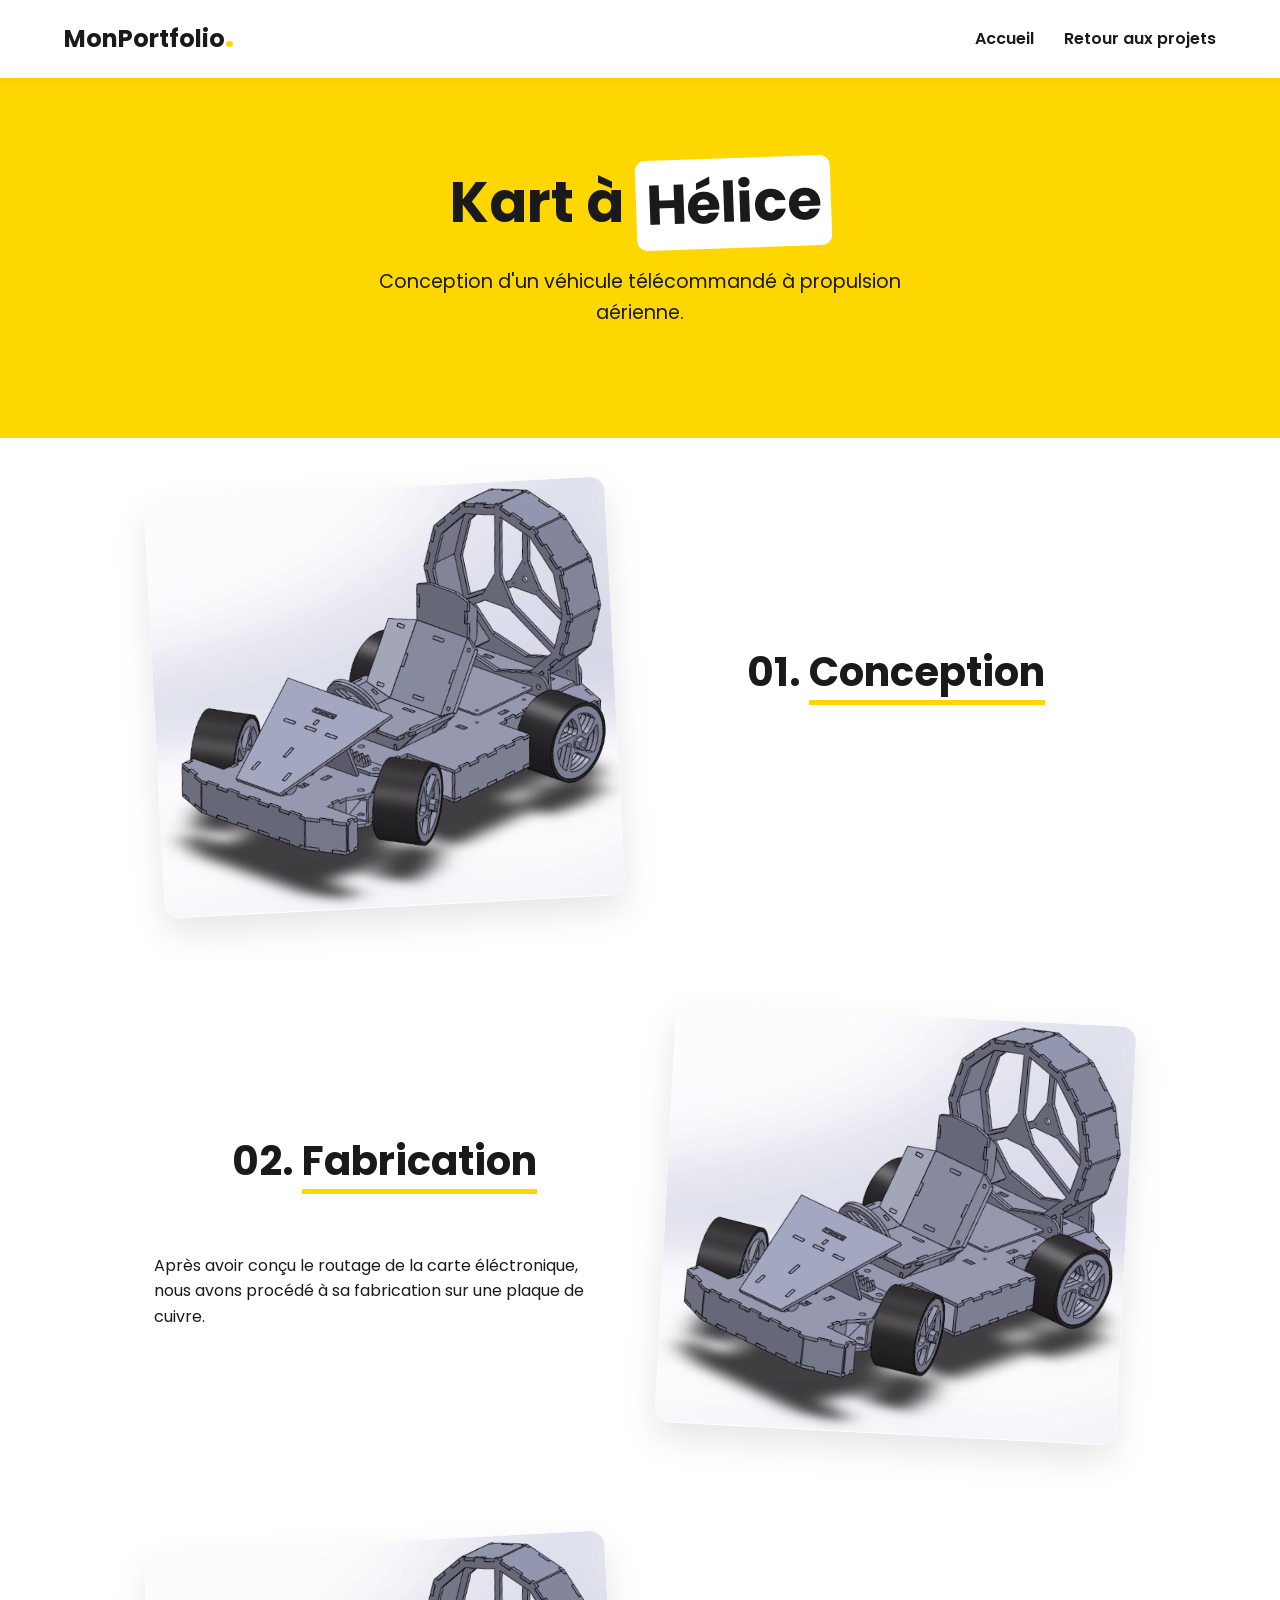
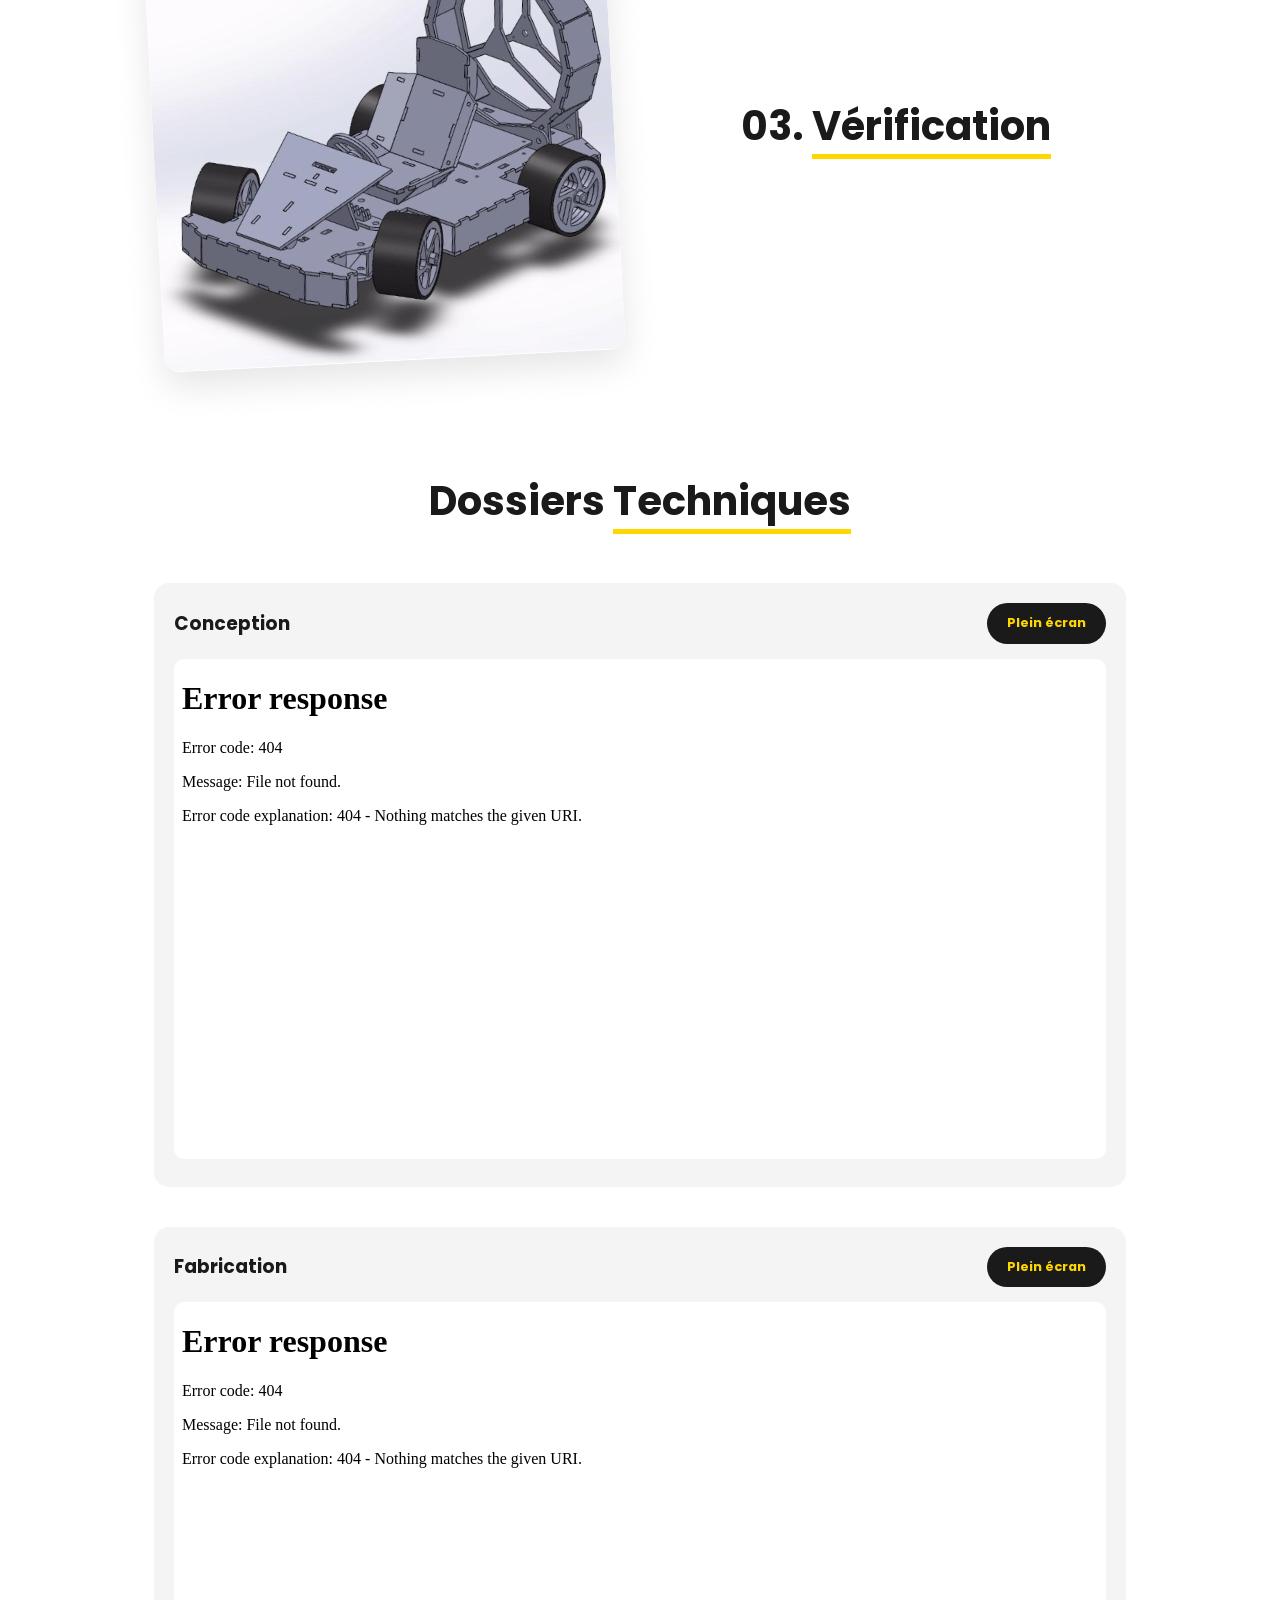
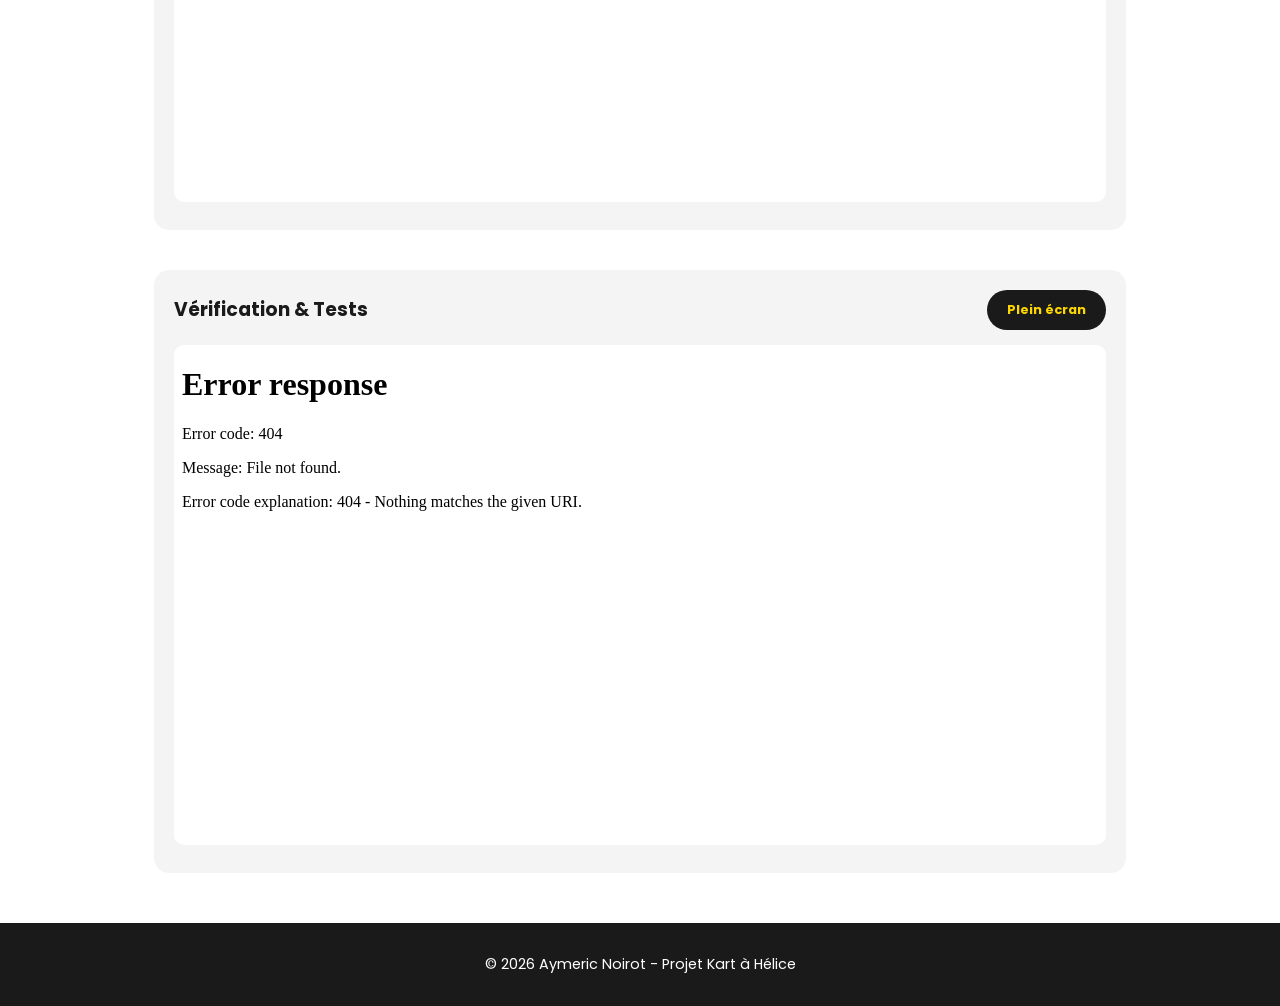
==== projets/kah.html @ cf15e77f "ajout page kah" ====
<!DOCTYPE html>
<html lang="fr">

<head>
    <link rel="stylesheet" href="style.css"> <script>
        if (localStorage.getItem('theme') === 'dark') {
            document.documentElement.setAttribute('data-theme', 'dark');
        }
    </script>
</head>

<head>
    <meta charset="UTF-8">
    <meta name="viewport" content="width=device-width, initial-scale=1.0">
    <title>Kart à Hélice - Projet Aymeric Noirot</title>
    <link href="https://fonts.googleapis.com/css2?family=Poppins:wght@300;600&display=swap" rel="stylesheet">
    <link rel="stylesheet" href="../style.css">
    <style>
        .project-container {
            max-width: 1100px;
            margin: 50px auto;
            padding: 0 5%;
        }

        .section-split {
            display: flex;
            align-items: center;
            gap: 50px;
            margin-bottom: 100px;
        }

        /* Alternance : inversion*/
        .section-split:nth-child(even) {
            flex-direction: row-reverse;
        }

        .section-text { flex: 1; }
        .section-img { flex: 1; }

        .section-img img {
            width: 100%;
            border-radius: 15px;
            box-shadow: 0 15px 35px rgba(0,0,0,0.1);
            transition: transform 0.3s ease;
        }

        /* Effet de biais (inclinaison) */
        .section-split:nth-child(odd) .section-img img {
            transform: rotate(-3deg);
        }
        .section-split:nth-child(even) .section-img img {
            transform: rotate(3deg);
        }

        .section-img img:hover {
            transform: rotate(0deg) scale(1.02) !important;
        }

        /* Section Documentation / PDF */
        .docs-grid {
            display: grid;
            grid-template-columns: 1fr;
            gap: 40px;
            margin-top: 50px;
        }

        .pdf-viewer {
            background: var(--light);
            padding: 20px;
            border-radius: 15px;
        }

        .pdf-viewer h3 {
            margin-bottom: 15px;
            display: flex;
            justify-content: space-between;
            align-items: center;
        }

        iframe {
            width: 100%;
            height: 500px;
            border: none;
            border-radius: 10px;
            background: white;
        }

        @media (max-width: 768px) {
            .section-split, .section-split:nth-child(even) {
                flex-direction: column;
                text-align: center;
            }
            .section-img img { transform: rotate(0) !important; }
        }
    </style>
</head>
<body>

    <nav class="navbar">
        <div class="logo">MonPortfolio<span class="dot">.</span></div>
        <ul>
            <li><a href="../index.html">Accueil</a></li>
            <li><a href="../index.html#projets">Retour aux projets</a></li>
        </ul>
    </nav>

    <header style="height: 40vh; min-height: 300px;">
        <div class="hero-content">
            <h1>Kart à <span class="highlight">Hélice</span></h1>
            <p>Conception d'un véhicule télécommandé à propulsion aérienne.</p>
        </div>
    </header>

    <main class="project-container">
        
        <section class="section-split">
            <div class="section-img">
                <img src="../images/KAH.jpg" alt="Modélisation 3D du Kart">
            </div>
            <div class="section-text">
                <h2>01. <span class="underline">Conception</span></h2>
                <p></p>
                <p></p>
            </div>
        </section>

        <section class="section-split">
            <div class="section-img">
                <img src="../images/KAH.jpg" alt="Modélisation 3D du Kart">
            </div>
            <div class="section-text">
                <h2>02. <span class="underline">Fabrication</span></h2>
                <p>Après avoir conçu le routage de la carte éléctronique, nous avons procédé à sa fabrication sur une plaque de cuivre.</p>
                <p></p>
            </div>
        </section>

        <section class="section-split">
            <div class="section-img">
                <img src="../images/KAH.jpg" alt="Modélisation 3D du Kart">
            </div>
            <div class="section-text">
                <h2>03. <span class="underline">Vérification</span></h2>
                <p></p>
                <p></p>
            </div>
        </section>

        <section id="documentation">
            <h2 style="text-align: center; margin-bottom: 40px;">Dossiers <span class="underline">Techniques</span></h2>
            
            <div class="docs-grid">
                <div class="pdf-viewer">
                    <h3>Conception <a href="../docs/conception_kah.pdf" target="_blank" class="btn-nav" style="font-size: 0.8rem;">Plein écran</a></h3>
                    <iframe src="../docs/conception_kah.pdf#toolbar=0"></iframe>
                </div>

                <div class="pdf-viewer">
                    <h3>Fabrication <a href="../docs/fabrication_kah.pdf" target="_blank" class="btn-nav" style="font-size: 0.8rem;">Plein écran</a></h3>
                    <iframe src="../docs/fabrication_kah.pdf#toolbar=0"></iframe>
                </div>

                <div class="pdf-viewer">
                    <h3>Vérification & Tests <a href="../docs/verification_kah.pdf" target="_blank" class="btn-nav" style="font-size: 0.8rem;">Plein écran</a></h3>
                    <iframe src="../docs/verification_kah.pdf#toolbar=0"></iframe>
                </div>
            </div>
        </section>

    </main>

    <footer>
        <p>&copy; 2026 Aymeric Noirot - Projet Kart à Hélice</p>
    </footer>

    <script>
        const savedTheme = localStorage.getItem('theme');
        if (savedTheme === 'dark') {
            document.documentElement.setAttribute('data-theme', 'dark');
        }
    </script>
</body>
</html>
---- style.css ----
html {
    scroll-behavior: smooth;
}

/* --- RESET & VARIABLES --- */
:root {
    --primary: #FFD700; 
    --primary-dark: #e6c200; 
    --dark: #1a1a1a;
    --light: #f4f4f4;
    --white: #ffffff;
    --font-main: 'Poppins', sans-serif;
}

* {
    margin: 0;
    padding: 0;
    box-sizing: border-box;
}

body {
    font-family: var(--font-main);
    background-color: var(--white);
    color: var(--dark);
    line-height: 1.6;
}

a { text-decoration: none; color: inherit; }
ul { list-style: none; }

/* --- NAVIGATION --- */
.navbar {
    display: flex;
    justify-content: space-between;
    align-items: center;
    padding: 20px 5%;
    background: var(--white);
    position: sticky; 
    top: 0;
    z-index: 1000;
    box-shadow: 0 2px 10px rgba(0,0,0,0.05);
}

.logo {
    font-weight: 700;
    font-size: 1.5rem;
}

.dot { color: var(--primary); font-size: 2rem; line-height: 0; }

.navbar ul { display: flex; gap: 30px; align-items: center; }

.navbar a {
    font-weight: 600;
    transition: color 0.3s;
}

.navbar a:hover { color: var(--primary-dark); }

.btn-nav {
    background: var(--dark);
    color: var(--primary) !important;
    padding: 10px 20px;
    border-radius: 50px;
    transition: transform 0.3s ease;
}

.btn-nav:hover { transform: scale(1.05); }

/* --- Hero (HEADER) --- */
header {
    background-color: var(--primary);
    height: 90vh; 
    display: flex;
    flex-direction: column;
    justify-content: center;
    align-items: center;
    text-align: center;
    position: relative;
}

.hero-content h1 {
    font-size: 3.5rem;
    margin-bottom: 20px;
    color: var(--dark);
}

.highlight {
    background: var(--white);
    padding: 0 10px;
    border-radius: 10px;
    transform: rotate(-2deg);
    display: inline-block;
}

.hero-content p {
    font-size: 1.2rem;
    margin-bottom: 30px;
    max-width: 600px;
}

/* Bouton principal */
.btn-main {
    background: var(--dark);
    color: var(--white);
    padding: 15px 35px;
    font-weight: 600;
    border-radius: 50px;
    box-shadow: 0 10px 20px rgba(0,0,0,0.1);
    transition: all 0.3s ease;
}

.btn-main:hover {
    background: var(--white);
    color: var(--dark);
    transform: translateY(-5px);
}
/* Vague décorative en bas du header */
.wave {
    position: absolute;
    bottom: -1px; 
    left: 0;
    width: 100%;
    line-height: 0;
    pointer-events: none;
}

/* --- SECTION PROJETS --- */
#projets {
    padding: 80px 5%;
    background-color: var(--white);
}

h2 {
    text-align: center;
    font-size: 2.5rem;
    margin-bottom: 60px;
}

.underline {
    border-bottom: 5px solid var(--primary);
}

.grid-projets {
    display: grid;
    grid-template-columns: repeat(auto-fit, minmax(300px, 1fr)); 
    gap: 40px;
}

/* Cartes Projets */
.card {
    background: var(--white);
    border-radius: 20px; 
    overflow: hidden;
    box-shadow: 0 10px 30px rgba(0,0,0,0.05);
    transition: transform 0.3s ease, background-color 0.5s ease, border-color 0.5s ease;
    border: 1px solid #eee;
}

.card:hover {
    transform: translateY(-10px);
    border-color: var(--primary);
}

.card-img {
    width: 100%;  
    height: 250px;     
    background-color: #f9f9f9; 
    
    background-size: contain;   
    background-position: center; 
    background-repeat: no-repeat; 
    border-bottom: 1px solid #eee;
}

/*images*/
.img-robot-holonome {
    background-image: url('images/RobotHolonome.jpg');
}

.img-KAH {
    background-image: url('images/KAH.jpg');
}

.img-TDB {
    background-image: url('images/TDB.jpg');
}

.card-content { padding: 25px; }

.card-content h3 { margin-bottom: 10px; }

.card-content a {
    color: var(--primary-dark);
    font-weight: 700;
    margin-top: 15px;
    display: inline-block;
}

/* --- SECTION CONTACT --- */
#contact {
    padding: 80px 5%;
    display: flex;
    justify-content: center;
}

.contact-box {
    background: var(--light);
    padding: 60px;
    border-radius: 30px;
    text-align: center;
    width: 100%;
    max-width: 800px;
    position: relative;
    overflow: hidden;
}

.contact-box::before {
    content: '';
    position: absolute;
    top: -50px;
    right: -50px;
    width: 150px;
    height: 150px;
    background: var(--primary);
    border-radius: 50%;
    z-index: 0;
}

.contact-box h2, .contact-box p, .contact-box a {
    position: relative;
    z-index: 1;
}

.contact-box p { margin-bottom: 30px; }

/* --- FOOTER --- */
footer {
    text-align: center;
    padding: 30px;
    background: var(--dark);
    color: var(--white);
    font-size: 0.9rem;
}

/* --- THEME SOMBRE ET TRANSITIONS --- */
body, .navbar, .contact-box, .btn-main, section, h1, h2, h3, p, .timeline-content {
    transition: background-color 0.5s ease, color 0.5s ease, border-color 0.5s ease;
}


.wave path {
    fill: var(--white);
    transition: fill 0.5s ease;
}

[data-theme="dark"] {
    --primary: #a855f7;
    --primary-dark: #9333ea;
    --dark: #f8f9fa;
    --light: #1e1e24;
    --white: #121215;
}

[data-theme="dark"] .card {
    border-color: transparent;
    background-color: var(--light);
}

[data-theme="dark"] .card-img {
    border-bottom: 1px solid #2a2a30;
    background-color: #121215;
}

/* --- SECTION PARCOURS --- */
#parcours {
    padding: 80px 5%;
    background-color: var(--white);
}

.timeline {
    max-width: 800px;
    margin: 0 auto;
    position: relative;
    padding-left: 30px;
    border-left: 4px solid var(--primary);
}

.timeline-item {
    position: relative;
    margin-bottom: 40px;
}

.timeline-item:last-child {
    margin-bottom: 0;
}

.timeline-dot {
    position: absolute;
    left: -42px;
    top: 5px;
    width: 20px;
    height: 20px;
    background-color: var(--white);
    border: 4px solid var(--primary);
    border-radius: 50%;
    transition: background-color 0.5s ease, border-color 0.5s ease;
}

.timeline-content {
    background: var(--light);
    padding: 20px 25px;
    border-radius: 10px;
    box-shadow: 0 5px 15px rgba(0,0,0,0.05);
}

.timeline-content h3 {
    color: var(--primary);
    margin-bottom: 5px;
}
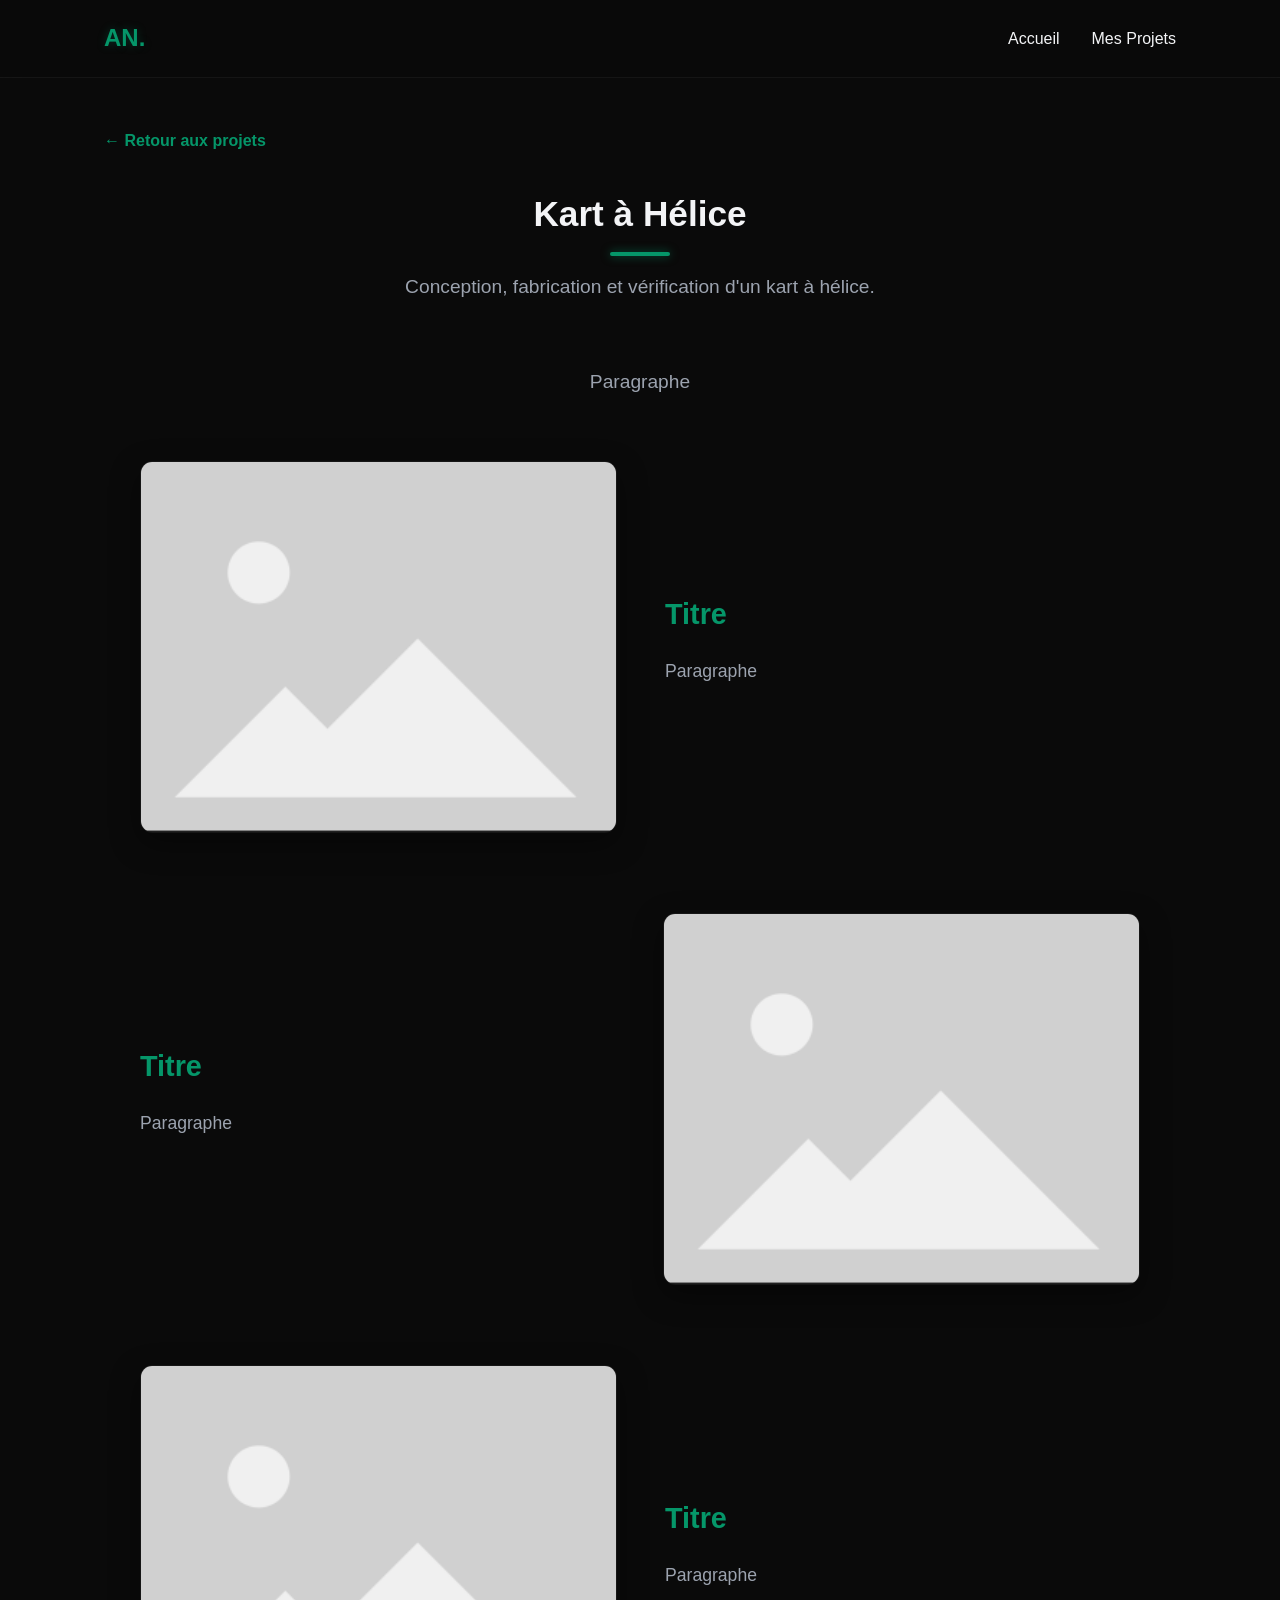
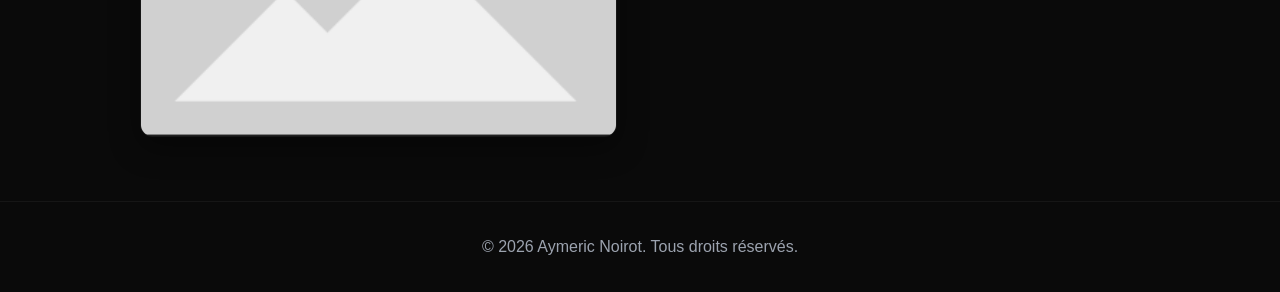
==== commit 594560bc: "modification du design et de l'organisation du site" ====
--- a/projets/kah.html
+++ b/projets/kah.html
@@ -1,183 +1,70 @@
 <!DOCTYPE html>
 <html lang="fr">
-
-<head>
-    <link rel="stylesheet" href="style.css"> <script>
-        if (localStorage.getItem('theme') === 'dark') {
-            document.documentElement.setAttribute('data-theme', 'dark');
-        }
-    </script>
-</head>
-
 <head>
     <meta charset="UTF-8">
     <meta name="viewport" content="width=device-width, initial-scale=1.0">
-    <title>Kart à Hélice - Projet Aymeric Noirot</title>
-    <link href="https://fonts.googleapis.com/css2?family=Poppins:wght@300;600&display=swap" rel="stylesheet">
+    <title>Kart à Hélice - Aymeric Noirot</title>
     <link rel="stylesheet" href="../style.css">
-    <style>
-        .project-container {
-            max-width: 1100px;
-            margin: 50px auto;
-            padding: 0 5%;
-        }
-
-        .section-split {
-            display: flex;
-            align-items: center;
-            gap: 50px;
-            margin-bottom: 100px;
-        }
-
-        /* Alternance : inversion*/
-        .section-split:nth-child(even) {
-            flex-direction: row-reverse;
-        }
-
-        .section-text { flex: 1; }
-        .section-img { flex: 1; }
-
-        .section-img img {
-            width: 100%;
-            border-radius: 15px;
-            box-shadow: 0 15px 35px rgba(0,0,0,0.1);
-            transition: transform 0.3s ease;
-        }
-
-        /* Effet de biais (inclinaison) */
-        .section-split:nth-child(odd) .section-img img {
-            transform: rotate(-3deg);
-        }
-        .section-split:nth-child(even) .section-img img {
-            transform: rotate(3deg);
-        }
-
-        .section-img img:hover {
-            transform: rotate(0deg) scale(1.02) !important;
-        }
-
-        /* Section Documentation / PDF */
-        .docs-grid {
-            display: grid;
-            grid-template-columns: 1fr;
-            gap: 40px;
-            margin-top: 50px;
-        }
-
-        .pdf-viewer {
-            background: var(--light);
-            padding: 20px;
-            border-radius: 15px;
-        }
-
-        .pdf-viewer h3 {
-            margin-bottom: 15px;
-            display: flex;
-            justify-content: space-between;
-            align-items: center;
-        }
-
-        iframe {
-            width: 100%;
-            height: 500px;
-            border: none;
-            border-radius: 10px;
-            background: white;
-        }
-
-        @media (max-width: 768px) {
-            .section-split, .section-split:nth-child(even) {
-                flex-direction: column;
-                text-align: center;
-            }
-            .section-img img { transform: rotate(0) !important; }
-        }
-    </style>
 </head>
 <body>
-
-    <nav class="navbar">
-        <div class="logo">MonPortfolio<span class="dot">.</span></div>
-        <ul>
-            <li><a href="../index.html">Accueil</a></li>
-            <li><a href="../index.html#projets">Retour aux projets</a></li>
-        </ul>
-    </nav>
-
-    <header style="height: 40vh; min-height: 300px;">
-        <div class="hero-content">
-            <h1>Kart à <span class="highlight">Hélice</span></h1>
-            <p>Conception d'un véhicule télécommandé à propulsion aérienne.</p>
-        </div>
+    <header>
+        <nav>
+            <div class="logo">AN.</div>
+            <ul class="nav-links">
+                <li><a href="../index.html#accueil">Accueil</a></li>
+                <li><a href="../index.html#projets">Mes Projets</a></li>
+            </ul>
+        </nav>
     </header>
 
-    <main class="project-container">
-        
-        <section class="section-split">
-            <div class="section-img">
-                <img src="../images/KAH.jpg" alt="Modélisation 3D du Kart">
-            </div>
-            <div class="section-text">
-                <h2>01. <span class="underline">Conception</span></h2>
-                <p></p>
-                <p></p>
+    <main>
+        <section class="project-detail">
+            <a href="../index.html#projets" class="back-link">← Retour aux projets</a>
+            
+            <h2 style="margin-bottom: 1rem;">Kart à Hélice</h2>
+            <p style="text-align: center; color: var(--text-light); margin-bottom: 4rem; font-size: 1.2rem;">
+                Conception, fabrication et vérification d'un kart à hélice.
+            </p>
+            <p style="text-align: center; color: var(--text-light); margin-bottom: 4rem; font-size: 1.2rem;">
+                Paragraphe
+            <div class="project-showcase">
+                
+                <div class="showcase-row">
+                    <div class="showcase-image">
+                        <img src="../images/Placeholder.png" alt="Vue d'ensemble 3D du robot holonome">
+                    </div>
+                    <div class="showcase-text">
+                        <h3>Titre</h3>
+                        <p>Paragraphe</p>
+                    </div>
+                </div>
+
+                <div class="showcase-row reverse">
+                    <div class="showcase-image">
+                        <img src="../images/Placeholder.png" alt="Détail du Lidar et de la Raspberry Pi">
+                    </div>
+                    <div class="showcase-text">
+                        <h3>Titre</h3>
+                        <p>Paragraphe</p>
+                    </div>
+                </div>
+
+                <div class="showcase-row">
+                    <div class="showcase-image">
+                        <img src="../images/Placeholder.png" alt="Gestion de la puissance et du code">
+                    </div>
+                    <div class="showcase-text">
+                        <h3>Titre</h3>
+                        <p>Paragraphe</p>                    
+                    </div>
+                </div>
+
             </div>
         </section>
-
-        <section class="section-split">
-            <div class="section-img">
-                <img src="../images/KAH.jpg" alt="Modélisation 3D du Kart">
-            </div>
-            <div class="section-text">
-                <h2>02. <span class="underline">Fabrication</span></h2>
-                <p>Après avoir conçu le routage de la carte éléctronique, nous avons procédé à sa fabrication sur une plaque de cuivre.</p>
-                <p></p>
-            </div>
-        </section>
-
-        <section class="section-split">
-            <div class="section-img">
-                <img src="../images/KAH.jpg" alt="Modélisation 3D du Kart">
-            </div>
-            <div class="section-text">
-                <h2>03. <span class="underline">Vérification</span></h2>
-                <p></p>
-                <p></p>
-            </div>
-        </section>
-
-        <section id="documentation">
-            <h2 style="text-align: center; margin-bottom: 40px;">Dossiers <span class="underline">Techniques</span></h2>
-            
-            <div class="docs-grid">
-                <div class="pdf-viewer">
-                    <h3>Conception <a href="../docs/conception_kah.pdf" target="_blank" class="btn-nav" style="font-size: 0.8rem;">Plein écran</a></h3>
-                    <iframe src="../docs/conception_kah.pdf#toolbar=0"></iframe>
-                </div>
-
-                <div class="pdf-viewer">
-                    <h3>Fabrication <a href="../docs/fabrication_kah.pdf" target="_blank" class="btn-nav" style="font-size: 0.8rem;">Plein écran</a></h3>
-                    <iframe src="../docs/fabrication_kah.pdf#toolbar=0"></iframe>
-                </div>
-
-                <div class="pdf-viewer">
-                    <h3>Vérification & Tests <a href="../docs/verification_kah.pdf" target="_blank" class="btn-nav" style="font-size: 0.8rem;">Plein écran</a></h3>
-                    <iframe src="../docs/verification_kah.pdf#toolbar=0"></iframe>
-                </div>
-            </div>
-        </section>
-
     </main>
 
     <footer>
-        <p>&copy; 2026 Aymeric Noirot - Projet Kart à Hélice</p>
+        <p>&copy; 2026 Aymeric Noirot. Tous droits réservés.</p>
     </footer>
-
-    <script>
-        const savedTheme = localStorage.getItem('theme');
-        if (savedTheme === 'dark') {
-            document.documentElement.setAttribute('data-theme', 'dark');
-        }
-    </script>
 </body>
 </html>
--- a/style.css
+++ b/style.css
@@ -1,320 +1,467 @@
-html {
-    scroll-behavior: smooth;
-}
-
-/* --- RESET & VARIABLES --- */
-:root {
-    --primary: #FFD700; 
-    --primary-dark: #e6c200; 
-    --dark: #1a1a1a;
-    --light: #f4f4f4;
-    --white: #ffffff;
-    --font-main: 'Poppins', sans-serif;
-}
-
-* {
-    margin: 0;
-    padding: 0;
-    box-sizing: border-box;
-}
-
-body {
-    font-family: var(--font-main);
-    background-color: var(--white);
-    color: var(--dark);
-    line-height: 1.6;
-}
-
-a { text-decoration: none; color: inherit; }
-ul { list-style: none; }
-
-/* --- NAVIGATION --- */
-.navbar {
-    display: flex;
-    justify-content: space-between;
-    align-items: center;
-    padding: 20px 5%;
-    background: var(--white);
-    position: sticky; 
-    top: 0;
-    z-index: 1000;
-    box-shadow: 0 2px 10px rgba(0,0,0,0.05);
-}
-
-.logo {
-    font-weight: 700;
-    font-size: 1.5rem;
-}
-
-.dot { color: var(--primary); font-size: 2rem; line-height: 0; }
-
-.navbar ul { display: flex; gap: 30px; align-items: center; }
-
-.navbar a {
-    font-weight: 600;
-    transition: color 0.3s;
-}
-
-.navbar a:hover { color: var(--primary-dark); }
-
-.btn-nav {
-    background: var(--dark);
-    color: var(--primary) !important;
-    padding: 10px 20px;
-    border-radius: 50px;
-    transition: transform 0.3s ease;
-}
-
-.btn-nav:hover { transform: scale(1.05); }
-
-/* --- Hero (HEADER) --- */
-header {
-    background-color: var(--primary);
-    height: 90vh; 
-    display: flex;
-    flex-direction: column;
-    justify-content: center;
-    align-items: center;
-    text-align: center;
-    position: relative;
-}
-
-.hero-content h1 {
-    font-size: 3.5rem;
-    margin-bottom: 20px;
-    color: var(--dark);
-}
-
-.highlight {
-    background: var(--white);
-    padding: 0 10px;
-    border-radius: 10px;
-    transform: rotate(-2deg);
-    display: inline-block;
-}
-
-.hero-content p {
-    font-size: 1.2rem;
-    margin-bottom: 30px;
-    max-width: 600px;
-}
-
-/* Bouton principal */
-.btn-main {
-    background: var(--dark);
-    color: var(--white);
-    padding: 15px 35px;
-    font-weight: 600;
-    border-radius: 50px;
-    box-shadow: 0 10px 20px rgba(0,0,0,0.1);
-    transition: all 0.3s ease;
-}
-
-.btn-main:hover {
-    background: var(--white);
-    color: var(--dark);
-    transform: translateY(-5px);
-}
-/* Vague décorative en bas du header */
-.wave {
-    position: absolute;
-    bottom: -1px; 
-    left: 0;
-    width: 100%;
-    line-height: 0;
-    pointer-events: none;
-}
-
-/* --- SECTION PROJETS --- */
-#projets {
-    padding: 80px 5%;
-    background-color: var(--white);
-}
-
-h2 {
-    text-align: center;
-    font-size: 2.5rem;
-    margin-bottom: 60px;
-}
-
-.underline {
-    border-bottom: 5px solid var(--primary);
-}
-
-.grid-projets {
-    display: grid;
-    grid-template-columns: repeat(auto-fit, minmax(300px, 1fr)); 
-    gap: 40px;
-}
-
-/* Cartes Projets */
-.card {
-    background: var(--white);
-    border-radius: 20px; 
-    overflow: hidden;
-    box-shadow: 0 10px 30px rgba(0,0,0,0.05);
-    transition: transform 0.3s ease, background-color 0.5s ease, border-color 0.5s ease;
-    border: 1px solid #eee;
-}
-
-.card:hover {
-    transform: translateY(-10px);
-    border-color: var(--primary);
-}
-
-.card-img {
-    width: 100%;  
-    height: 250px;     
-    background-color: #f9f9f9; 
-    
-    background-size: contain;   
-    background-position: center; 
-    background-repeat: no-repeat; 
-    border-bottom: 1px solid #eee;
-}
-
-/*images*/
-.img-robot-holonome {
-    background-image: url('images/RobotHolonome.jpg');
-}
-
-.img-KAH {
-    background-image: url('images/KAH.jpg');
-}
-
-.img-TDB {
-    background-image: url('images/TDB.jpg');
-}
-
-.card-content { padding: 25px; }
-
-.card-content h3 { margin-bottom: 10px; }
-
-.card-content a {
-    color: var(--primary-dark);
-    font-weight: 700;
-    margin-top: 15px;
-    display: inline-block;
-}
-
-/* --- SECTION CONTACT --- */
-#contact {
-    padding: 80px 5%;
-    display: flex;
-    justify-content: center;
-}
-
-.contact-box {
-    background: var(--light);
-    padding: 60px;
-    border-radius: 30px;
-    text-align: center;
-    width: 100%;
-    max-width: 800px;
-    position: relative;
-    overflow: hidden;
-}
-
-.contact-box::before {
-    content: '';
-    position: absolute;
-    top: -50px;
-    right: -50px;
-    width: 150px;
-    height: 150px;
-    background: var(--primary);
-    border-radius: 50%;
-    z-index: 0;
-}
-
-.contact-box h2, .contact-box p, .contact-box a {
-    position: relative;
-    z-index: 1;
-}
-
-.contact-box p { margin-bottom: 30px; }
-
-/* --- FOOTER --- */
-footer {
-    text-align: center;
-    padding: 30px;
-    background: var(--dark);
-    color: var(--white);
-    font-size: 0.9rem;
-}
-
-/* --- THEME SOMBRE ET TRANSITIONS --- */
-body, .navbar, .contact-box, .btn-main, section, h1, h2, h3, p, .timeline-content {
-    transition: background-color 0.5s ease, color 0.5s ease, border-color 0.5s ease;
-}
-
-
-.wave path {
-    fill: var(--white);
-    transition: fill 0.5s ease;
-}
-
-[data-theme="dark"] {
-    --primary: #a855f7;
-    --primary-dark: #9333ea;
-    --dark: #f8f9fa;
-    --light: #1e1e24;
-    --white: #121215;
-}
-
-[data-theme="dark"] .card {
-    border-color: transparent;
-    background-color: var(--light);
-}
-
-[data-theme="dark"] .card-img {
-    border-bottom: 1px solid #2a2a30;
-    background-color: #121215;
-}
-
-/* --- SECTION PARCOURS --- */
-#parcours {
-    padding: 80px 5%;
-    background-color: var(--white);
-}
-
-.timeline {
-    max-width: 800px;
-    margin: 0 auto;
-    position: relative;
-    padding-left: 30px;
-    border-left: 4px solid var(--primary);
-}
-
-.timeline-item {
-    position: relative;
-    margin-bottom: 40px;
-}
-
-.timeline-item:last-child {
-    margin-bottom: 0;
-}
-
-.timeline-dot {
-    position: absolute;
-    left: -42px;
-    top: 5px;
-    width: 20px;
-    height: 20px;
-    background-color: var(--white);
-    border: 4px solid var(--primary);
-    border-radius: 50%;
-    transition: background-color 0.5s ease, border-color 0.5s ease;
-}
-
-.timeline-content {
-    background: var(--light);
-    padding: 20px 25px;
-    border-radius: 10px;
-    box-shadow: 0 5px 15px rgba(0,0,0,0.05);
-}
-
-.timeline-content h3 {
-    color: var(--primary);
-    margin-bottom: 5px;
+/* Couleurs */
+:root {
+    --primary-color: #059669;
+    --primary-dark: #047857;
+    --bg-color: #0a0a0a;
+    --text-main: #f3f4f6;
+    --text-light: #9ca3af;
+    --section-bg: #111827; 
+    --card-bg: #1f2937;
+    --border-color: rgba(255, 255, 255, 0.05);
+}
+
+* {
+    margin: 0;
+    padding: 0;
+    box-sizing: border-box;
+    font-family: 'Segoe UI', Roboto, Helvetica, Arial, sans-serif;
+    scroll-behavior: smooth;
+}
+
+body {
+    background-color: var(--bg-color);
+    color: var(--text-main);
+    line-height: 1.6;
+    overflow-x: hidden;
+}
+
+/* Animations */
+@keyframes fadeInUp {
+    from { opacity: 0; transform: translateY(30px); }
+    to { opacity: 1; transform: translateY(0); }
+}
+
+section {
+    padding: 6rem 5% 4rem;
+    max-width: 1200px;
+    margin: auto;
+    animation: fadeInUp 1s cubic-bezier(0.2, 0.8, 0.2, 1) forwards;
+}
+
+/* Navbar */
+header {
+    background-color: rgba(10, 10, 10, 0.65);
+    backdrop-filter: blur(12px);
+    -webkit-backdrop-filter: blur(12px);
+    border-bottom: 1px solid var(--border-color);
+    position: fixed;
+    width: 100%;
+    top: 0;
+    z-index: 1000;
+    transition: all 0.3s ease;
+}
+
+nav {
+    display: flex;
+    justify-content: space-between;
+    align-items: center;
+    padding: 1.2rem 5%;
+    max-width: 1200px;
+    margin: auto;
+}
+
+.logo {
+    font-size: 1.5rem;
+    font-weight: 700;
+    color: var(--primary-color);
+    text-shadow: 0 0 10px rgba(5, 150, 105, 0.3);
+}
+
+.nav-links {
+    list-style: none;
+    display: flex;
+    gap: 2rem;
+}
+
+.nav-links a {
+    text-decoration: none;
+    color: var(--text-main);
+    font-weight: 500;
+    transition: color 0.3s ease, text-shadow 0.3s ease;
+}
+
+.nav-links a:hover {
+    color: var(--primary-color);
+    text-shadow: 0 0 8px rgba(5, 150, 105, 0.5);
+}
+
+/* Titres */
+h2 {
+    font-size: 2.2rem;
+    margin-bottom: 2rem;
+    text-align: center;
+    color: var(--text-main);
+    position: relative;
+}
+
+h2::after {
+    content: '';
+    display: block;
+    width: 60px;
+    height: 4px;
+    background-color: var(--primary-color);
+    margin: 10px auto 0;
+    border-radius: 2px;
+    box-shadow: 0 0 10px rgba(5, 150, 105, 0.6);
+}
+
+/* Boutons */
+.btn {
+    display: inline-block;
+    background-color: var(--primary-color);
+    color: white;
+    padding: 0.8rem 1.8rem;
+    border-radius: 8px;
+    text-decoration: none;
+    font-weight: 600;
+    transition: all 0.3s cubic-bezier(0.175, 0.885, 0.32, 1.275);
+    box-shadow: 0 4px 15px rgba(5, 150, 105, 0.2);
+}
+
+.btn:hover {
+    background-color: var(--primary-dark);
+    transform: translateY(-3px) scale(1.02);
+    box-shadow: 0 8px 25px rgba(5, 150, 105, 0.4);
+}
+
+.btn-outline {
+    display: inline-block;
+    border: 2px solid var(--primary-color);
+    color: var(--primary-color);
+    padding: 0.5rem 1.2rem;
+    border-radius: 8px;
+    text-decoration: none;
+    font-weight: 600;
+    transition: all 0.3s ease;
+}
+
+.btn-outline:hover {
+    background-color: var(--primary-color);
+    color: white;
+    box-shadow: 0 0 15px rgba(5, 150, 105, 0.4);
+}
+
+/* Accueil */
+.hero {
+    height: 100vh;
+    max-width: 100%; /* <-- AJOUT : Force à prendre toute la largeur de l'écran */
+    margin: 0;       /* <-- AJOUT : Retire les marges de la restriction des 1200px */
+    display: flex;
+    align-items: center;
+    justify-content: center;
+    text-align: center;
+    position: relative;
+    overflow: hidden;
+}
+
+.hero-content {
+    position: relative;
+    z-index: 10;
+}
+
+.hero h1 {
+    font-size: 3.5rem;
+    margin-bottom: 1rem;
+    text-shadow: 0 4px 20px rgba(0,0,0,0.5);
+}
+
+.hero h1 span {
+    color: var(--primary-color);
+    text-shadow: 0 0 20px rgba(5, 150, 105, 0.4);
+}
+
+.hero p {
+    font-size: 1.2rem;
+    color: var(--text-light);
+    margin-bottom: 2.5rem;
+}
+
+/* BLOBS */
+.blob {
+    position: absolute;
+    border-radius: 50%;
+    filter: blur(90px);
+    opacity: 0.5;
+    z-index: 0;
+}
+
+.blob-1 {
+    top: 10%;
+    left: 10%;
+    width: 350px;
+    height: 350px;
+
+    animation: AnimBlob1 18s infinite ease-in-out;
+}
+
+.blob-2 {
+    bottom: 10%;
+    right: 10%;
+    width: 450px;
+    height: 450px;
+
+    animation: AnimBlob2 22s infinite ease-in-out;
+}
+
+/* Anim blob 1*/
+@keyframes AnimBlob1 {
+    0% {
+        transform: translate(0, 0) scale(1);
+        background-color: var(--primary-color);
+    }
+    33% {
+        transform: translate(30vw, 20vh) scale(1.2);
+        background-color: #0ea5e9;
+    }
+    66% {
+        transform: translate(15vw, 40vh) scale(0.9);
+        background-color: #14b8a6;
+    }
+    100% {
+        transform: translate(0, 0) scale(1);
+        background-color: var(--primary-color);
+    }
+}
+
+/* Anim blob 2 */
+@keyframes AnimBlob2 {
+    0% {
+        transform: translate(0, 0) scale(1);
+        background-color: #064e3b;
+    }
+    33% {
+        transform: translate(-35vw, -25vh) scale(1.1);
+        background-color: #0284c7;
+    }
+    66% {
+        transform: translate(-10vw, -40vh) scale(0.85);
+        background-color: var(--primary-dark);
+    }
+    100% {
+        transform: translate(0, 0) scale(1);
+        background-color: #064e3b;
+    }
+}
+/* ========================================= */
+
+
+/* À propos & Contact */
+.about, .contact {
+    background-color: var(--section-bg);
+    border-radius: 16px;
+    padding: 4rem 2rem;
+    margin-bottom: 4rem;
+    border: 1px solid var(--border-color);
+    box-shadow: 0 10px 30px rgba(0, 0, 0, 0.3);
+}
+
+.about-content, .contact p {
+    max-width: 800px;
+    margin: auto;
+    text-align: center;
+    font-size: 1.1rem;
+    color: var(--text-light);
+}
+
+.about-content p {
+    margin-bottom: 1rem;
+}
+
+/* logos */
+.institutions-container {
+    display: flex;
+    justify-content: center;
+    gap: 2.5rem;
+    margin-top: 3.5rem;
+    flex-wrap: wrap;
+}
+
+.institution-card {
+    background-color: #ffffff;
+    padding: 1.2rem 2rem;
+    border-radius: 12px;
+    display: flex;
+    align-items: center;
+    justify-content: center;
+    width: 220px;
+    height: 90px;
+    border: 2px solid transparent;
+    box-shadow: 0 4px 20px rgba(0, 0, 0, 0.4);
+    transition: transform 0.3s cubic-bezier(0.175, 0.885, 0.32, 1.275), border-color 0.3s ease, box-shadow 0.3s ease;
+}
+
+.institution-card:hover {
+    transform: translateY(-5px) scale(1.03);
+    border-color: var(--primary-color);
+    box-shadow: 0 10px 25px rgba(5, 150, 105, 0.2);
+}
+
+.institution-card img {
+    max-width: 100%;
+    max-height: 100%;
+    object-fit: contain;
+}
+
+/* Projets */
+
+.projects-grid {
+    display: grid;
+    grid-template-columns: repeat(auto-fit, minmax(300px, 1fr));
+    gap: 2.5rem;
+}
+
+.project-card {
+    background-color: var(--card-bg);
+    border-radius: 12px;
+    overflow: hidden;
+    border: 1px solid var(--border-color);
+    transition: transform 0.4s cubic-bezier(0.175, 0.885, 0.32, 1.275), box-shadow 0.4s ease;
+}
+
+.project-card:hover {
+    transform: translateY(-10px);
+    box-shadow: 0 15px 35px -5px rgba(5, 150, 105, 0.2);
+    border-color: rgba(5, 150, 105, 0.3);
+}
+
+.project-card img {
+    width: 100%;
+    height: 220px;
+    object-fit: cover;
+    border-bottom: 2px solid var(--primary-color);
+    transition: transform 0.5s ease;
+}
+
+.project-card:hover img {
+    transform: scale(1.05);
+}
+
+.project-info {
+    padding: 1.8rem;
+    position: relative;
+    z-index: 2;
+    background-color: var(--card-bg);
+}
+
+.project-info h3 {
+    margin-bottom: 0.5rem;
+    color: var(--text-main);
+}
+
+.project-info p {
+    color: var(--text-light);
+    margin-bottom: 1.5rem;
+    font-size: 0.95rem;
+}
+
+/* Détail Projet */
+.project-detail {
+    padding-top: 8rem;
+    min-height: 80vh;
+}
+
+.back-link {
+    display: inline-block;
+    margin-bottom: 2rem;
+    color: var(--primary-color);
+    text-decoration: none;
+    font-weight: 600;
+    transition: transform 0.3s ease, color 0.3s ease;
+}
+
+.back-link:hover {
+    color: var(--primary-dark);
+    transform: translateX(-5px);
+}
+
+.project-showcase {
+    display: flex;
+    flex-direction: column;
+    gap: 5rem;
+    margin-top: 2rem;
+    max-width: 1000px;
+    margin-left: auto;
+    margin-right: auto;
+}
+
+.showcase-row {
+    display: flex;
+    align-items: center;
+    gap: 3rem;
+}
+
+.showcase-row.reverse {
+    flex-direction: row-reverse;
+}
+
+.showcase-image {
+    flex: 1;
+    border-radius: 12px;
+    overflow: hidden;
+    box-shadow: 0 10px 30px rgba(0, 0, 0, 0.4);
+    border: 1px solid var(--border-color);
+}
+
+.showcase-image img {
+    width: 100%;
+    height: auto;
+    display: block;
+    transition: transform 0.5s ease;
+}
+
+.showcase-image:hover img {
+    transform: scale(1.05);
+}
+
+.showcase-text {
+    flex: 1;
+}
+
+.showcase-text h3 {
+    color: var(--primary-color);
+    margin-bottom: 1.2rem;
+    font-size: 1.8rem;
+    text-align: left;
+}
+
+.showcase-text h3::after {
+    display: none;
+}
+
+.showcase-text p {
+    color: var(--text-light);
+    font-size: 1.1rem;
+    line-height: 1.8;
+    margin-bottom: 1rem;
+    text-align: justify;
+}
+
+.showcase-text strong {
+    color: var(--text-main);
+}
+
+/* responsive */
+@media screen and (max-width: 850px) {
+    .showcase-row,
+    .showcase-row.reverse {
+        flex-direction: column;
+        gap: 2rem;
+    }
+
+    .showcase-text h3 {
+        text-align: center;
+    }
+
+    .showcase-text p {
+        text-align: left;
+    }
+}
+
+/* Footer */
+footer {
+    text-align: center;
+    padding: 2rem;
+    background-color: var(--bg-color);
+    border-top: 1px solid var(--border-color);
+    color: var(--text-light);
 }
